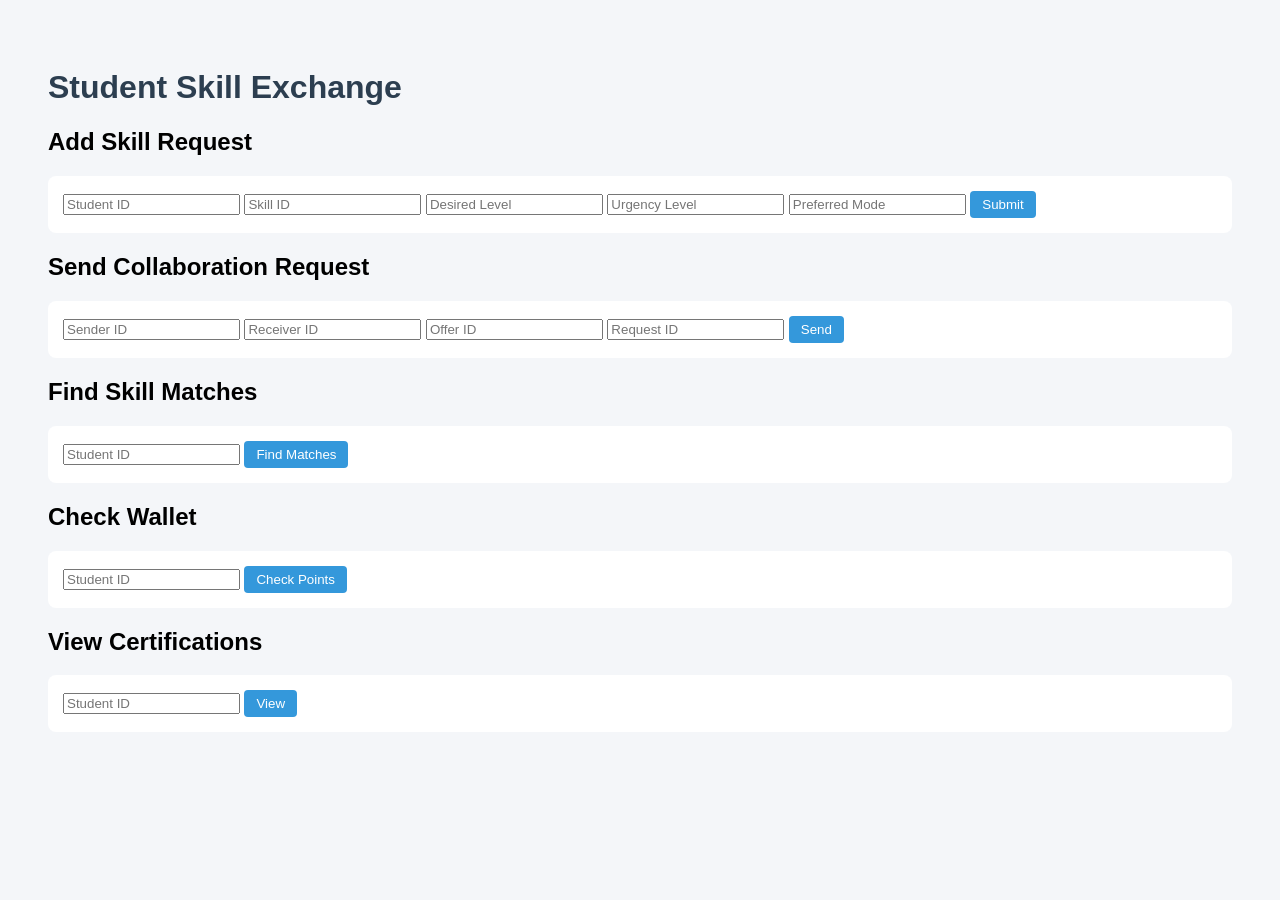
==== templates/index.html @ e2f69081 "main commit" ====
<!DOCTYPE html>
<html>
<head>
    <title>Skill Exchange</title>
    <link rel="stylesheet" href="/static/style.css">
</head>
<body>

<div class="container">

    <h1>Student Skill Exchange</h1>

    <div class="grid">

        <div class="card">
            <h2>Add Skill Request</h2>
            <form action="/add_skill_request" method="POST">
                <input type="number" name="student_id" placeholder="Student ID" required>
                <input type="number" name="skill_id" placeholder="Skill ID" required>
                <input type="text" name="desired_level" placeholder="Desired Level" required>
                <input type="text" name="urgency_level" placeholder="Urgency Level" required>
                <input type="text" name="preferred_mode" placeholder="Preferred Mode" required>
                <button type="submit">Submit</button>
            </form>
        </div>

        <div class="card">
            <h2>Send Collaboration Request</h2>
            <form action="/add_collab" method="POST">
                <input type="number" name="sender_id" placeholder="Sender ID" required>
                <input type="number" name="receiver_id" placeholder="Receiver ID" required>
                <input type="number" name="offer_id" placeholder="Offer ID" required>
                <input type="number" name="request_id" placeholder="Request ID" required>
                <button type="submit">Send</button>
            </form>
        </div>

        <div class="card">
            <h2>Find Skill Matches</h2>
            <form onsubmit="findMatches(event)">
                <input type="number" id="match_id" placeholder="Student ID" required>
                <button type="submit">Find Matches</button>
            </form>
            <ul id="match_result"></ul>
        </div>

        <div class="card">
            <h2>Check Wallet</h2>
            <form onsubmit="checkWallet(event)">
                <input type="number" id="wallet_id" placeholder="Student ID" required>
                <button type="submit">Check Points</button>
            </form>
            <p id="wallet_result"></p>
        </div>

        <div class="card">
            <h2>View Certifications</h2>
            <form onsubmit="viewCerts(event)">
                <input type="number" id="cert_id" placeholder="Student ID" required>
                <button type="submit">View</button>
            </form>
            <ul id="cert_result"></ul>
        </div>

    </div>

</div>

<script>
function findMatches(e) {
    e.preventDefault();
    let id = document.getElementById("match_id").value;

    fetch(`/match/${id}`)
        .then(res => res.json())
        .then(data => {
            let list = document.getElementById("match_result");
            list.innerHTML = "";

            if (data.length === 0) {
                list.innerHTML = "<li>No matches found.</li>";
                return;
            }

            data.forEach(match => {
                let li = document.createElement("li");
                li.innerText =
                    match.name + " offers " +
                    match.skill_name + " (" +
                    match.proficiency_level + ") - " +
                    match.hourly_points_value + " pts/hr";
                list.appendChild(li);
            });
        });
}

function checkWallet(e) {
    e.preventDefault();
    let id = document.getElementById("wallet_id").value;

    fetch(`/wallet/${id}`)
        .then(res => res.json())
        .then(data => {
            document.getElementById("wallet_result").innerText =
                "Points Balance: " + data.points_balance;
        });
}

function viewCerts(e) {
    e.preventDefault();
    let id = document.getElementById("cert_id").value;

    fetch(`/certifications/${id}`)
        .then(res => res.json())
        .then(data => {
            let list = document.getElementById("cert_result");
            list.innerHTML = "";

            if (data.length === 0) {
                list.innerHTML = "<li>No certifications yet.</li>";
                return;
            }

            data.forEach(cert => {
                let li = document.createElement("li");
                li.innerText =
                    cert.skill_name + " - " + cert.certification_level;
                list.appendChild(li);
            });
        });
}
</script>

</body>
</html>
---- static/style.css ----
body {
    font-family: Arial;
    background-color: #f4f6f9;
    padding: 40px;
}

h1 {
    color: #2c3e50;
}

form {
    margin-bottom: 20px;
    padding: 15px;
    background: white;
    border-radius: 8px;
}

button {
    padding: 6px 12px;
    background: #3498db;
    color: white;
    border: none;
    border-radius: 4px;
}
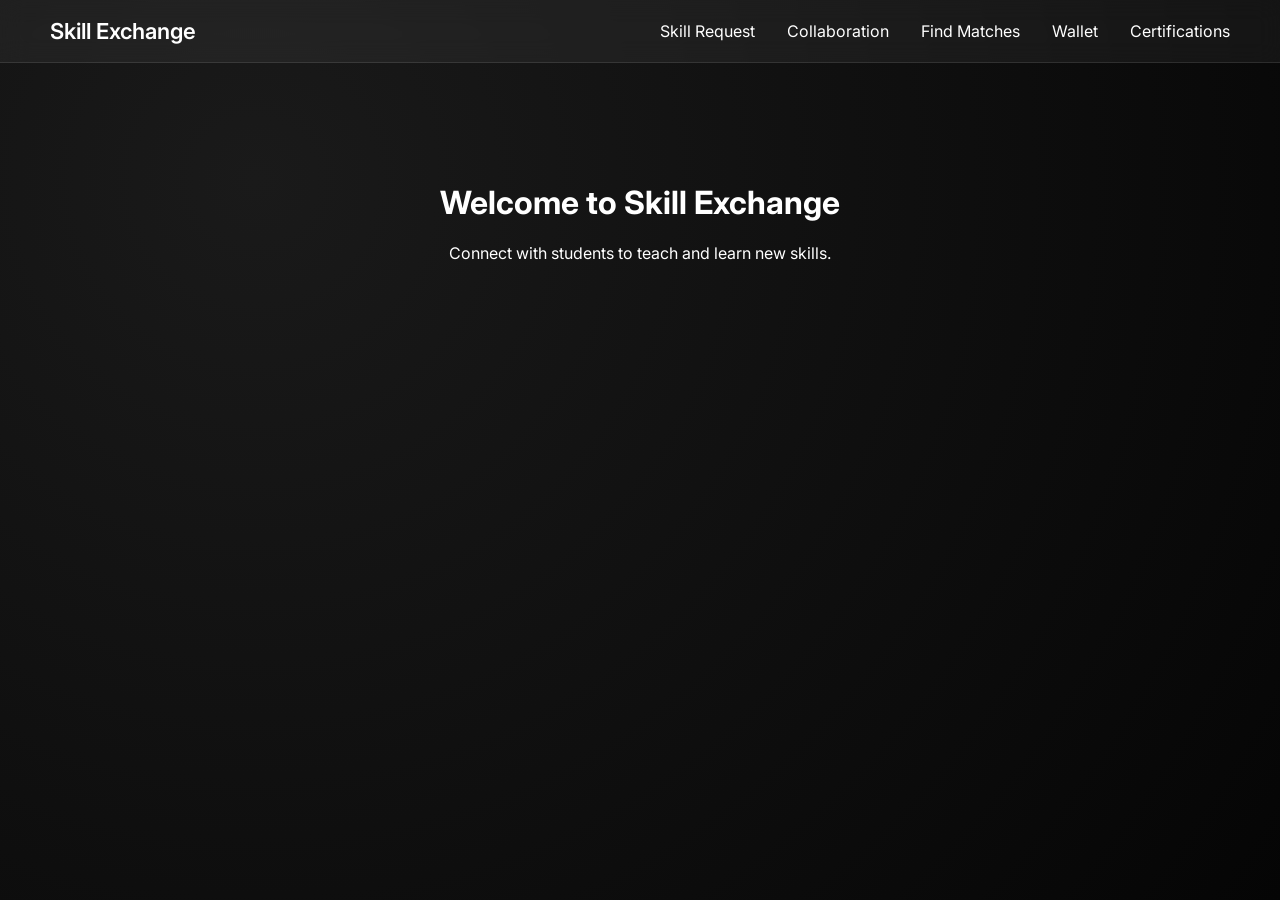
==== commit fecf0265: "major revamp" ====
--- a/templates/index.html
+++ b/templates/index.html
@@ -1,135 +1,29 @@
 <!DOCTYPE html>
 <html>
 <head>
-    <title>Skill Exchange</title>
-    <link rel="stylesheet" href="/static/style.css">
+<title>Skill Exchange</title>
+<link rel="stylesheet" href="/static/style.css">
+<link href="https://fonts.googleapis.com/css2?family=Inter:wght@300;400;500;600&display=swap" rel="stylesheet">
 </head>
+
 <body>
 
-<div class="container">
+<div class="navbar">
+<div class="logo">Skill Exchange</div>
 
-    <h1>Student Skill Exchange</h1>
-
-    <div class="grid">
-
-        <div class="card">
-            <h2>Add Skill Request</h2>
-            <form action="/add_skill_request" method="POST">
-                <input type="number" name="student_id" placeholder="Student ID" required>
-                <input type="number" name="skill_id" placeholder="Skill ID" required>
-                <input type="text" name="desired_level" placeholder="Desired Level" required>
-                <input type="text" name="urgency_level" placeholder="Urgency Level" required>
-                <input type="text" name="preferred_mode" placeholder="Preferred Mode" required>
-                <button type="submit">Submit</button>
-            </form>
-        </div>
-
-        <div class="card">
-            <h2>Send Collaboration Request</h2>
-            <form action="/add_collab" method="POST">
-                <input type="number" name="sender_id" placeholder="Sender ID" required>
-                <input type="number" name="receiver_id" placeholder="Receiver ID" required>
-                <input type="number" name="offer_id" placeholder="Offer ID" required>
-                <input type="number" name="request_id" placeholder="Request ID" required>
-                <button type="submit">Send</button>
-            </form>
-        </div>
-
-        <div class="card">
-            <h2>Find Skill Matches</h2>
-            <form onsubmit="findMatches(event)">
-                <input type="number" id="match_id" placeholder="Student ID" required>
-                <button type="submit">Find Matches</button>
-            </form>
-            <ul id="match_result"></ul>
-        </div>
-
-        <div class="card">
-            <h2>Check Wallet</h2>
-            <form onsubmit="checkWallet(event)">
-                <input type="number" id="wallet_id" placeholder="Student ID" required>
-                <button type="submit">Check Points</button>
-            </form>
-            <p id="wallet_result"></p>
-        </div>
-
-        <div class="card">
-            <h2>View Certifications</h2>
-            <form onsubmit="viewCerts(event)">
-                <input type="number" id="cert_id" placeholder="Student ID" required>
-                <button type="submit">View</button>
-            </form>
-            <ul id="cert_result"></ul>
-        </div>
-
-    </div>
-
+<div class="nav-links">
+<a href="/add_skill_request_page">Skill Request</a>
+<a href="/add_collab_page">Collaboration</a>
+<a href="/match_page">Find Matches</a>
+<a href="/wallet_page">Wallet</a>
+<a href="/certifications_page">Certifications</a>
+</div>
 </div>
 
-<script>
-function findMatches(e) {
-    e.preventDefault();
-    let id = document.getElementById("match_id").value;
-
-    fetch(`/match/${id}`)
-        .then(res => res.json())
-        .then(data => {
-            let list = document.getElementById("match_result");
-            list.innerHTML = "";
-
-            if (data.length === 0) {
-                list.innerHTML = "<li>No matches found.</li>";
-                return;
-            }
-
-            data.forEach(match => {
-                let li = document.createElement("li");
-                li.innerText =
-                    match.name + " offers " +
-                    match.skill_name + " (" +
-                    match.proficiency_level + ") - " +
-                    match.hourly_points_value + " pts/hr";
-                list.appendChild(li);
-            });
-        });
-}
-
-function checkWallet(e) {
-    e.preventDefault();
-    let id = document.getElementById("wallet_id").value;
-
-    fetch(`/wallet/${id}`)
-        .then(res => res.json())
-        .then(data => {
-            document.getElementById("wallet_result").innerText =
-                "Points Balance: " + data.points_balance;
-        });
-}
-
-function viewCerts(e) {
-    e.preventDefault();
-    let id = document.getElementById("cert_id").value;
-
-    fetch(`/certifications/${id}`)
-        .then(res => res.json())
-        .then(data => {
-            let list = document.getElementById("cert_result");
-            list.innerHTML = "";
-
-            if (data.length === 0) {
-                list.innerHTML = "<li>No certifications yet.</li>";
-                return;
-            }
-
-            data.forEach(cert => {
-                let li = document.createElement("li");
-                li.innerText =
-                    cert.skill_name + " - " + cert.certification_level;
-                list.appendChild(li);
-            });
-        });
-}
-</script>
+<div class="container">
+<h1>Welcome to Skill Exchange</h1>
+<p>Connect with students to teach and learn new skills.</p>
+</div>
 
 </body>
 </html>
--- a/static/style.css
+++ b/static/style.css
@@ -1,24 +1,95 @@
-body {
-    font-family: Arial;
-    background-color: #f4f6f9;
-    padding: 40px;
+body
+{
+margin:0;
+font-family:"Inter",sans-serif;
+color:white;
+background:radial-gradient(circle at 20% 20%,#1a1a1a,#050505);
+min-height:100vh;
 }
 
-h1 {
-    color: #2c3e50;
+.navbar
+{
+display:flex;
+justify-content:space-between;
+align-items:center;
+padding:18px 50px;
+background:rgba(255,255,255,0.05);
+backdrop-filter:blur(12px);
+border-bottom:1px solid rgba(255,255,255,0.1);
 }
 
-form {
-    margin-bottom: 20px;
-    padding: 15px;
-    background: white;
-    border-radius: 8px;
+.logo
+{
+font-size:22px;
+font-weight:600;
 }
 
-button {
-    padding: 6px 12px;
-    background: #3498db;
-    color: white;
-    border: none;
-    border-radius: 4px;
+.nav-links a
+{
+margin-left:28px;
+text-decoration:none;
+color:white;
+transition:0.3s;
+}
+
+.nav-links a:hover
+{
+color:#6ec1ff;
+}
+
+.container
+{
+text-align:center;
+margin-top:120px;
+}
+
+.form-container
+{
+width:420px;
+margin:90px auto;
+padding:35px;
+background:rgba(255,255,255,0.06);
+backdrop-filter:blur(20px);
+border-radius:16px;
+border:1px solid rgba(255,255,255,0.12);
+box-shadow:0 8px 32px rgba(0,0,0,0.6);
+}
+
+form
+{
+display:flex;
+flex-direction:column;
+}
+
+label
+{
+margin-top:16px;
+margin-bottom:6px;
+}
+
+input,select
+{
+padding:11px;
+border-radius:8px;
+background:rgba(0,0,0,0.45);
+border:1px solid rgba(255,255,255,0.1);
+color:white;
+}
+
+button
+{
+margin-top:22px;
+padding:12px;
+border:none;
+border-radius:10px;
+font-weight:600;
+background:linear-gradient(135deg,#3a8dff,#6ec1ff);
+color:white;
+cursor:pointer;
+}
+
+button:hover
+{
+transform:translateY(-2px);
+box-shadow:0 6px 18px rgba(110,193,255,0.35);
 }
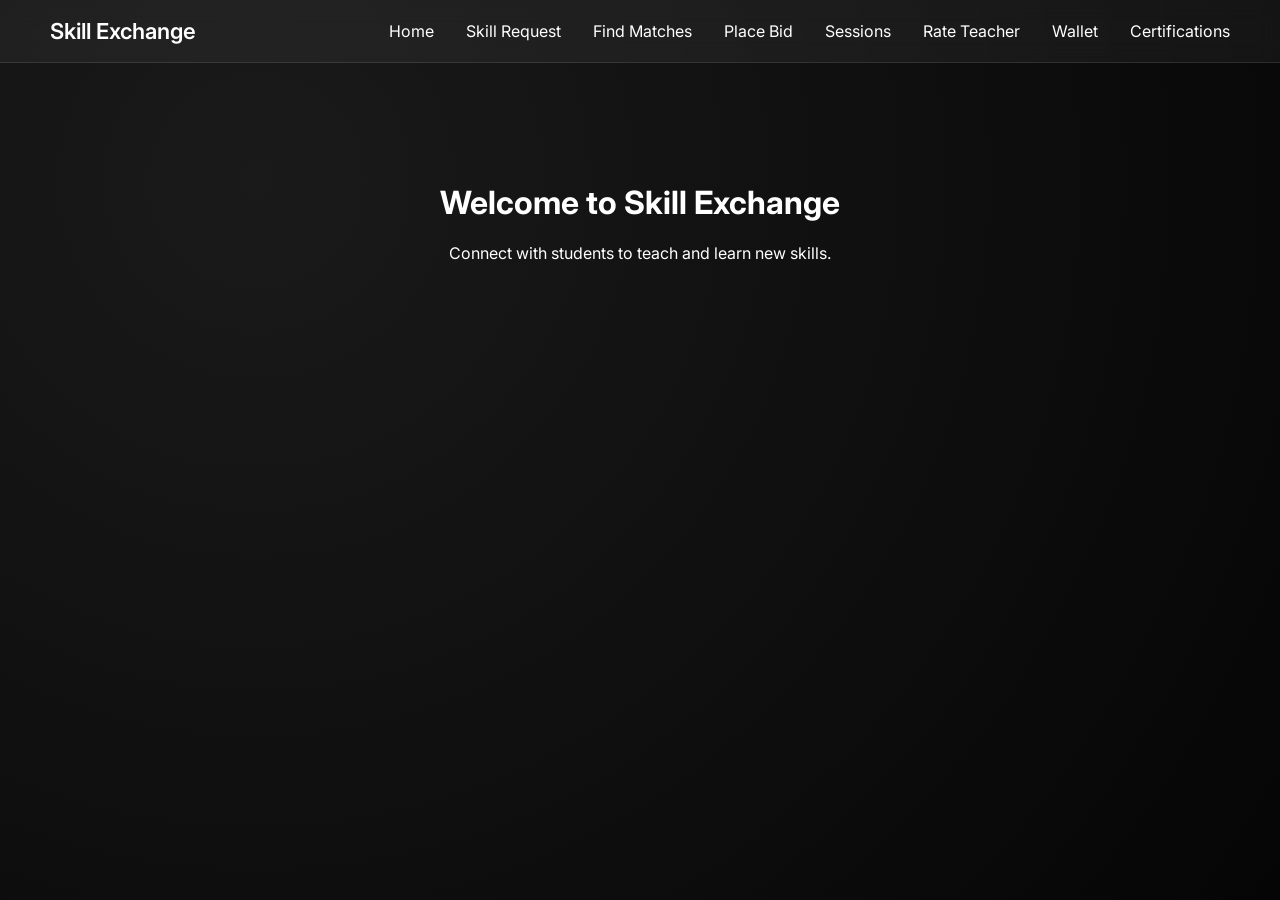
==== commit 00a5dfdb: "add novelty" ====
--- a/templates/index.html
+++ b/templates/index.html
@@ -9,15 +9,29 @@
 <body>
 
 <div class="navbar">
+
 <div class="logo">Skill Exchange</div>
 
 <div class="nav-links">
+
+<a href="/">Home</a>
+
 <a href="/add_skill_request_page">Skill Request</a>
-<a href="/add_collab_page">Collaboration</a>
+
 <a href="/match_page">Find Matches</a>
+
+<a href="/bid_page">Place Bid</a>
+
+<a href="/session_page">Sessions</a>
+
+<a href="/rating_page">Rate Teacher</a>
+
 <a href="/wallet_page">Wallet</a>
+
 <a href="/certifications_page">Certifications</a>
+
 </div>
+
 </div>
 
 <div class="container">
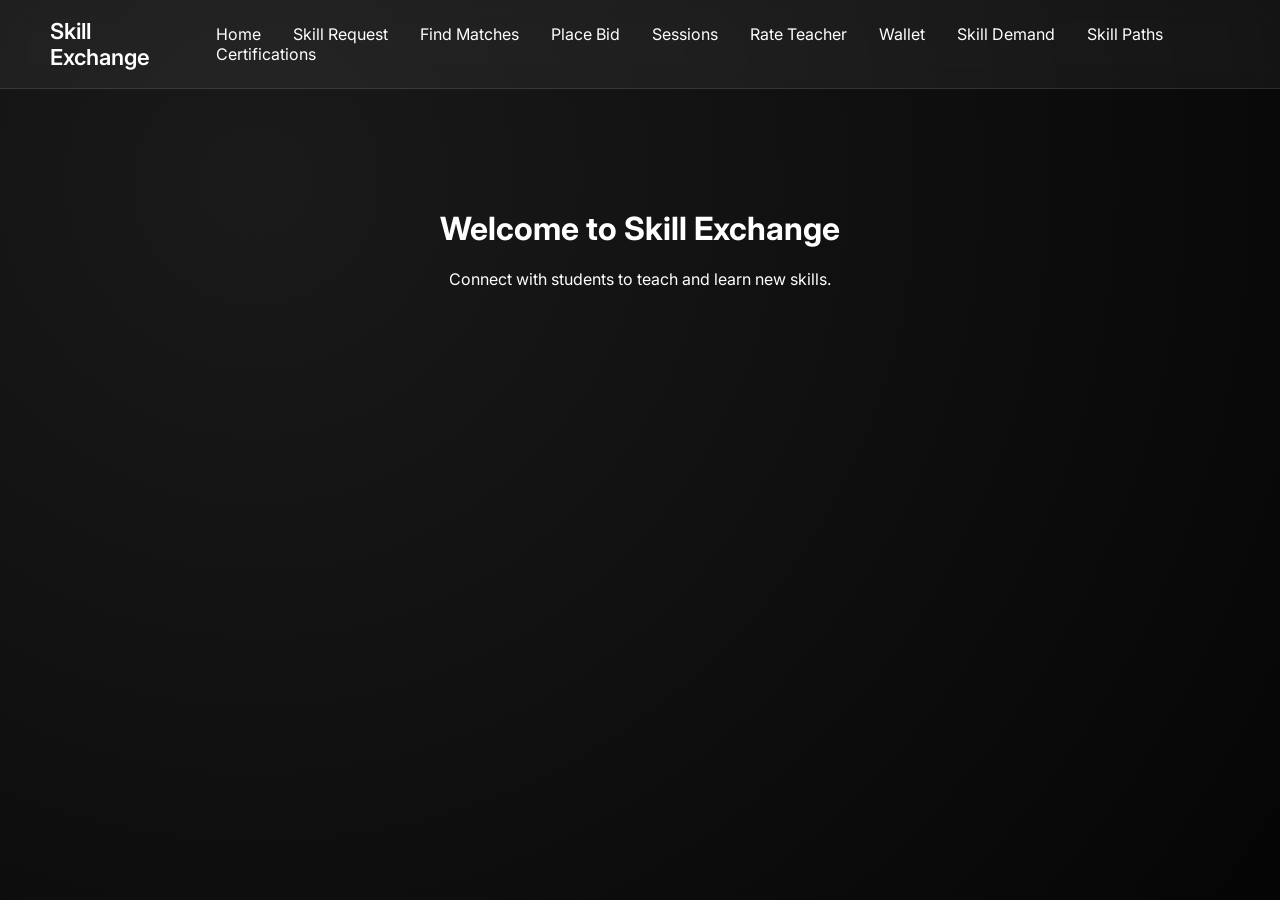
==== commit e0fada0e: "add path and demand" ====
--- a/templates/index.html
+++ b/templates/index.html
@@ -27,7 +27,8 @@
 <a href="/rating_page">Rate Teacher</a>
 
 <a href="/wallet_page">Wallet</a>
-
+<a href="/demand_page">Skill Demand</a>
+<a href="/path_page">Skill Paths</a>
 <a href="/certifications_page">Certifications</a>
 
 </div>
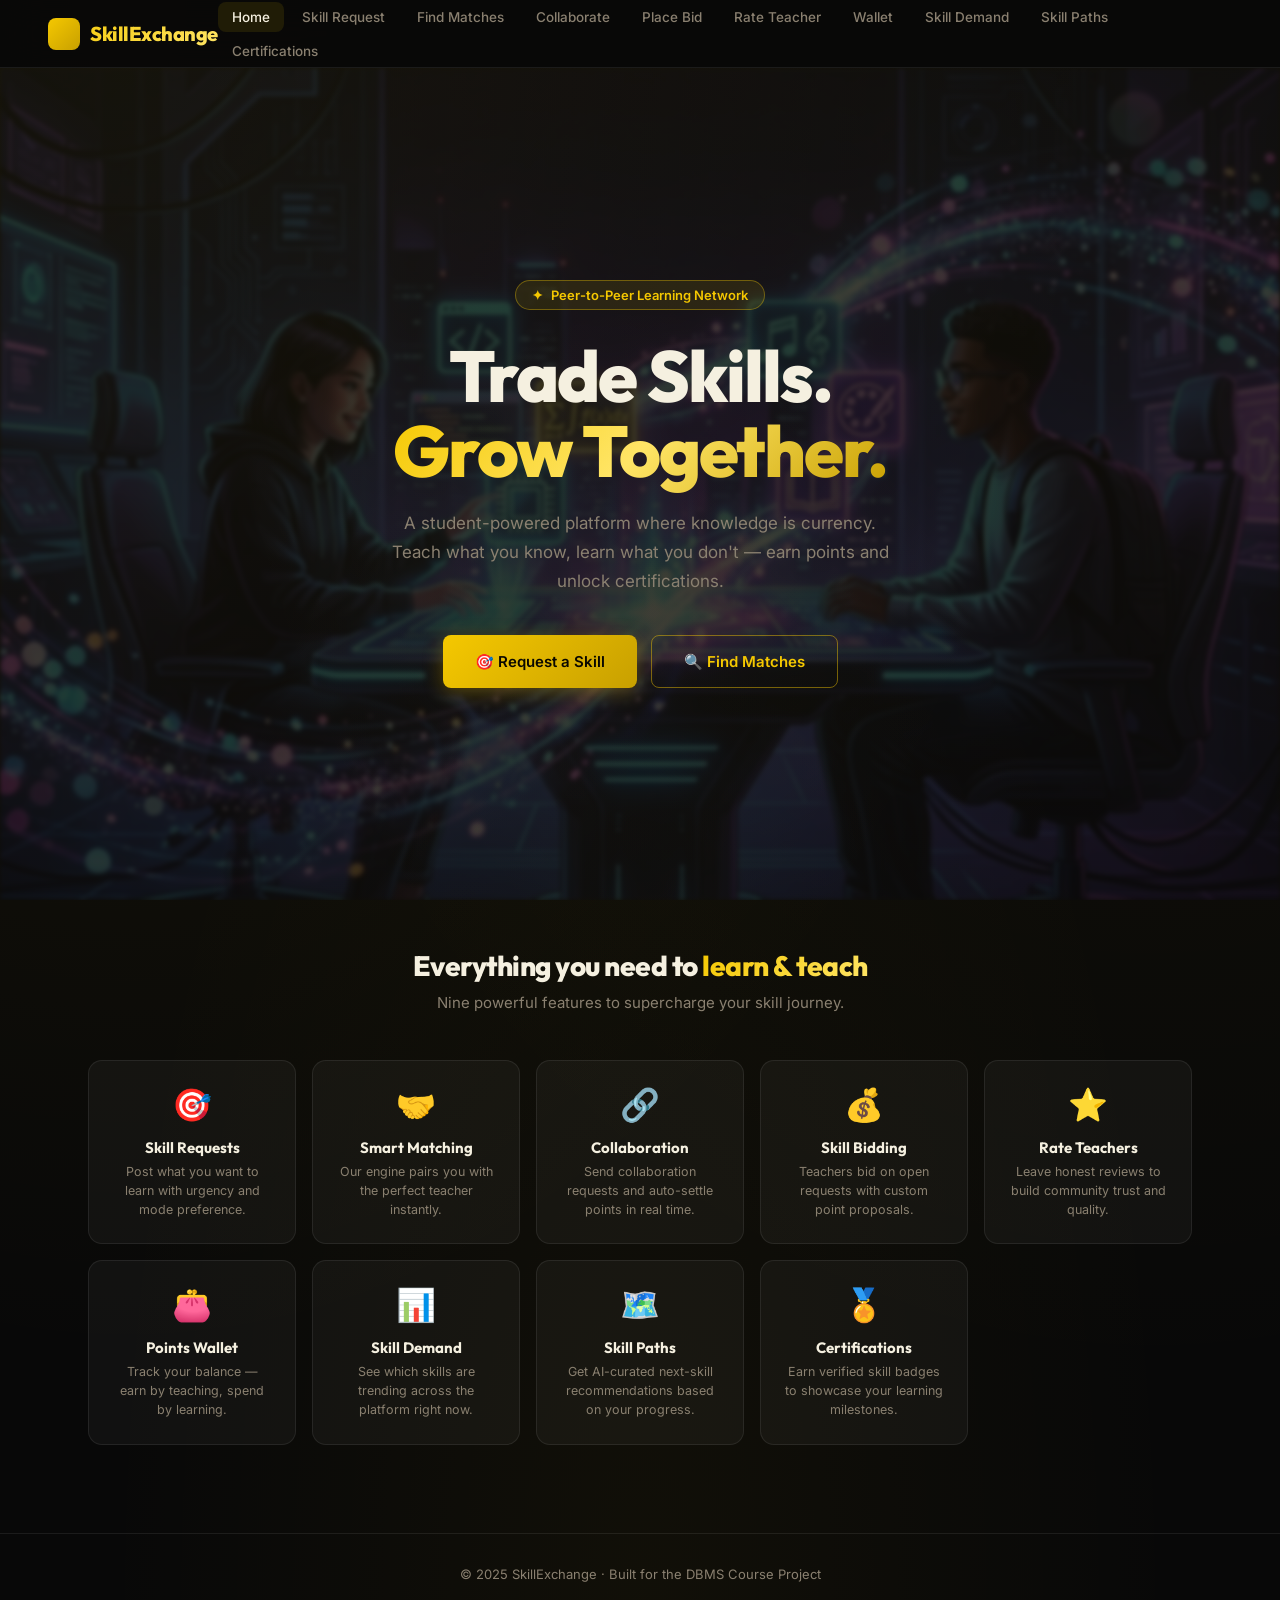
==== commit 9661c63f: "complete overhaul, deploy locally" ====
--- a/templates/index.html
+++ b/templates/index.html
@@ -1,44 +1,131 @@
 <!DOCTYPE html>
-<html>
+<html lang="en">
 <head>
-<title>Skill Exchange</title>
-<link rel="stylesheet" href="/static/style.css">
-<link href="https://fonts.googleapis.com/css2?family=Inter:wght@300;400;500;600&display=swap" rel="stylesheet">
+  <meta charset="UTF-8">
+  <meta name="viewport" content="width=device-width, initial-scale=1.0">
+  <title>Skill Exchange — Peer Learning Platform</title>
+  <meta name="description" content="Connect with students to teach and learn new skills through a points-based exchange platform.">
+  <link rel="stylesheet" href="/static/style.css">
 </head>
-
 <body>
 
-<div class="navbar">
+<!-- ── Navbar ── -->
+<nav class="navbar">
+  <div class="logo">
+    <div class="logo-icon">⚡</div>
+    SkillExchange
+  </div>
+  <div class="nav-links">
+    <a href="/" class="active">Home</a>
+    <a href="/add_skill_request_page">Skill Request</a>
+    <a href="/match_page">Find Matches</a>
+    <a href="/add_collab_page">Collaborate</a>
+    <a href="/bid_page">Place Bid</a>
+    <a href="/rating_page">Rate Teacher</a>
+    <a href="/wallet_page">Wallet</a>
+    <a href="/demand_page">Skill Demand</a>
+    <a href="/path_page">Skill Paths</a>
+    <a href="/certifications_page">Certifications</a>
+  </div>
+</nav>
 
-<div class="logo">Skill Exchange</div>
+<!-- ── Hero ── -->
+<section class="hero">
+  <img class="hero-bg-image" src="/static/hero_banner.png" alt="Hero background">
+  <div class="hero-content">
+    <div class="hero-badge">
+      <span>✦</span> Peer-to-Peer Learning Network
+    </div>
+    <h1>
+      Trade Skills.<br>
+      <span class="gradient-text">Grow Together.</span>
+    </h1>
+    <p>
+      A student-powered platform where knowledge is currency.
+      Teach what you know, learn what you don't — earn points and unlock certifications.
+    </p>
+    <div class="hero-actions">
+      <a href="/add_skill_request_page" class="btn btn-primary btn-lg">🎯 Request a Skill</a>
+      <a href="/match_page" class="btn btn-outline btn-lg">🔍 Find Matches</a>
+    </div>
+  </div>
+</section>
 
-<div class="nav-links">
+<!-- ── Feature Grid ── -->
+<section>
+  <div style="text-align:center; padding: 48px 48px 0;">
+    <h2 style="font-family:'Outfit',sans-serif; font-size:28px; font-weight:800; letter-spacing:-0.5px;">
+      Everything you need to <span style="background:linear-gradient(135deg,#f5c800,#ffe566);-webkit-background-clip:text;-webkit-text-fill-color:transparent;background-clip:text;">learn & teach</span>
+    </h2>
+    <p style="color:var(--text-muted); margin-top:10px; font-size:15px;">Nine powerful features to supercharge your skill journey.</p>
+  </div>
 
-<a href="/">Home</a>
+  <div class="feature-grid">
 
-<a href="/add_skill_request_page">Skill Request</a>
+    <a href="/add_skill_request_page" class="feature-card">
+      <span class="feature-icon">🎯</span>
+      <h3>Skill Requests</h3>
+      <p>Post what you want to learn with urgency and mode preference.</p>
+    </a>
 
-<a href="/match_page">Find Matches</a>
+    <a href="/match_page" class="feature-card">
+      <span class="feature-icon">🤝</span>
+      <h3>Smart Matching</h3>
+      <p>Our engine pairs you with the perfect teacher instantly.</p>
+    </a>
 
-<a href="/bid_page">Place Bid</a>
+    <a href="/add_collab_page" class="feature-card">
+      <span class="feature-icon">🔗</span>
+      <h3>Collaboration</h3>
+      <p>Send collaboration requests and auto-settle points in real time.</p>
+    </a>
 
-<a href="/session_page">Sessions</a>
+    <a href="/bid_page" class="feature-card">
+      <span class="feature-icon">💰</span>
+      <h3>Skill Bidding</h3>
+      <p>Teachers bid on open requests with custom point proposals.</p>
+    </a>
 
-<a href="/rating_page">Rate Teacher</a>
 
-<a href="/wallet_page">Wallet</a>
-<a href="/demand_page">Skill Demand</a>
-<a href="/path_page">Skill Paths</a>
-<a href="/certifications_page">Certifications</a>
+    <a href="/rating_page" class="feature-card">
+      <span class="feature-icon">⭐</span>
+      <h3>Rate Teachers</h3>
+      <p>Leave honest reviews to build community trust and quality.</p>
+    </a>
 
-</div>
+    <a href="/wallet_page" class="feature-card">
+      <span class="feature-icon">👛</span>
+      <h3>Points Wallet</h3>
+      <p>Track your balance — earn by teaching, spend by learning.</p>
+    </a>
 
-</div>
+    <a href="/demand_page" class="feature-card">
+      <span class="feature-icon">📊</span>
+      <h3>Skill Demand</h3>
+      <p>See which skills are trending across the platform right now.</p>
+    </a>
 
-<div class="container">
-<h1>Welcome to Skill Exchange</h1>
-<p>Connect with students to teach and learn new skills.</p>
-</div>
+    <a href="/path_page" class="feature-card">
+      <span class="feature-icon">🗺️</span>
+      <h3>Skill Paths</h3>
+      <p>Get AI-curated next-skill recommendations based on your progress.</p>
+    </a>
+
+    <a href="/certifications_page" class="feature-card">
+      <span class="feature-icon">🏅</span>
+      <h3>Certifications</h3>
+      <p>Earn verified skill badges to showcase your learning milestones.</p>
+    </a>
+
+  </div>
+</section>
+
+<!-- Footer -->
+<footer style="text-align:center; padding:32px; color:var(--text-muted); font-size:13px; border-top:1px solid var(--glass-border); margin-top:40px;">
+  © 2025 SkillExchange · Built for the DBMS Course Project
+</footer>
+
+<div id="toast"></div>
 
 </body>
 </html>
--- a/static/style.css
+++ b/static/style.css
@@ -1,95 +1,831 @@
-body
-{
-margin:0;
-font-family:"Inter",sans-serif;
-color:white;
-background:radial-gradient(circle at 20% 20%,#1a1a1a,#050505);
-min-height:100vh;
-}
-
-.navbar
-{
-display:flex;
-justify-content:space-between;
-align-items:center;
-padding:18px 50px;
-background:rgba(255,255,255,0.05);
-backdrop-filter:blur(12px);
-border-bottom:1px solid rgba(255,255,255,0.1);
-}
-
-.logo
-{
-font-size:22px;
-font-weight:600;
-}
-
-.nav-links a
-{
-margin-left:28px;
-text-decoration:none;
-color:white;
-transition:0.3s;
-}
-
-.nav-links a:hover
-{
-color:#6ec1ff;
-}
-
-.container
-{
-text-align:center;
-margin-top:120px;
-}
-
-.form-container
-{
-width:420px;
-margin:90px auto;
-padding:35px;
-background:rgba(255,255,255,0.06);
-backdrop-filter:blur(20px);
-border-radius:16px;
-border:1px solid rgba(255,255,255,0.12);
-box-shadow:0 8px 32px rgba(0,0,0,0.6);
-}
-
-form
-{
-display:flex;
-flex-direction:column;
-}
-
-label
-{
-margin-top:16px;
-margin-bottom:6px;
-}
-
-input,select
-{
-padding:11px;
-border-radius:8px;
-background:rgba(0,0,0,0.45);
-border:1px solid rgba(255,255,255,0.1);
-color:white;
-}
-
-button
-{
-margin-top:22px;
-padding:12px;
-border:none;
-border-radius:10px;
-font-weight:600;
-background:linear-gradient(135deg,#3a8dff,#6ec1ff);
-color:white;
-cursor:pointer;
-}
-
-button:hover
-{
-transform:translateY(-2px);
-box-shadow:0 6px 18px rgba(110,193,255,0.35);
+/* =====================================================
+   SKILL EXCHANGE – Global Design System
+   ===================================================== */
+
+@import url('https://fonts.googleapis.com/css2?family=Inter:wght@300;400;500;600;700&family=Outfit:wght@400;600;700;800&display=swap');
+
+:root {
+  --bg-primary:   #080808;
+  --bg-secondary: #111111;
+  --accent-blue:  #f5c800;
+  --accent-cyan:  #ffe566;
+  --accent-violet:#f5c800;
+  --accent-gold:  #f5c800;
+  --glass-bg:     rgba(255,255,255,0.04);
+  --glass-border: rgba(255,255,255,0.08);
+  --text-primary: #f5f0e0;
+  --text-muted:   #8a8070;
+  --success:      #22d3a0;
+  --danger:       #ff5a6e;
+  --radius-sm:    8px;
+  --radius-md:    14px;
+  --radius-lg:    24px;
+  --shadow-card:  0 12px 40px rgba(0,0,0,0.8);
+  --transition:   0.3s cubic-bezier(0.4,0,0.2,1);
+}
+
+*, *::before, *::after { box-sizing: border-box; margin: 0; padding: 0; }
+
+body {
+  font-family: 'Inter', sans-serif;
+  background: var(--bg-primary);
+  color: var(--text-primary);
+  min-height: 100vh;
+  background-image:
+    radial-gradient(ellipse at 10% 0%, rgba(245,200,0,0.08) 0%, transparent 60%),
+    radial-gradient(ellipse at 90% 10%, rgba(245,200,0,0.05) 0%, transparent 60%),
+    radial-gradient(ellipse at 50% 100%, rgba(245,200,0,0.04) 0%, transparent 60%);
+}
+
+/* ── Scrollbar ── */
+::-webkit-scrollbar { width: 6px; }
+::-webkit-scrollbar-track { background: var(--bg-secondary); }
+::-webkit-scrollbar-thumb { background: #f5c800; border-radius: 3px; }
+
+/* =====================================================
+   NAVBAR
+   ===================================================== */
+.navbar {
+  display: flex;
+  justify-content: space-between;
+  align-items: center;
+  padding: 0 48px;
+  height: 68px;
+  background: rgba(8,8,8,0.92);
+  backdrop-filter: blur(20px);
+  -webkit-backdrop-filter: blur(20px);
+  border-bottom: 1px solid var(--glass-border);
+  position: sticky;
+  top: 0;
+  z-index: 100;
+}
+
+.logo {
+  font-family: 'Outfit', sans-serif;
+  font-size: 20px;
+  font-weight: 800;
+  background: linear-gradient(135deg, #f5c800, #ffe566);
+  -webkit-background-clip: text;
+  -webkit-text-fill-color: transparent;
+  background-clip: text;
+  letter-spacing: -0.5px;
+  display: flex;
+  align-items: center;
+  gap: 10px;
+}
+
+.logo-icon {
+  width: 32px;
+  height: 32px;
+  background: linear-gradient(135deg, #f5c800, #c8a000);
+  border-radius: 8px;
+  display: flex;
+  align-items: center;
+  justify-content: center;
+  font-size: 16px;
+  flex-shrink: 0;
+}
+
+.nav-links {
+  display: flex;
+  align-items: center;
+  gap: 4px;
+  flex-wrap: wrap;
+}
+
+.nav-links a {
+  padding: 7px 14px;
+  border-radius: var(--radius-sm);
+  text-decoration: none;
+  color: var(--text-muted);
+  font-size: 13.5px;
+  font-weight: 500;
+  transition: var(--transition);
+  white-space: nowrap;
+}
+
+.nav-links a:hover,
+.nav-links a.active {
+  color: var(--text-primary);
+  background: rgba(245,200,0,0.10);
+}
+
+/* =====================================================
+   PAGE HEADER BANNER
+   ===================================================== */
+.page-header {
+  position: relative;
+  overflow: hidden;
+  padding: 60px 48px 48px;
+  display: flex;
+  align-items: center;
+  gap: 40px;
+}
+
+.page-header::before {
+  content: '';
+  position: absolute;
+  inset: 0;
+  background: linear-gradient(135deg, rgba(245,200,0,0.07) 0%, rgba(200,160,0,0.04) 100%);
+  border-bottom: 1px solid var(--glass-border);
+}
+
+.page-header-text { position: relative; z-index: 1; }
+
+.page-header-text .tag {
+  display: inline-flex;
+  align-items: center;
+  gap: 6px;
+  background: rgba(245,200,0,0.12);
+  border: 1px solid rgba(245,200,0,0.35);
+  color: #f5c800;
+  font-size: 12px;
+  font-weight: 600;
+  padding: 4px 12px;
+  border-radius: 100px;
+  margin-bottom: 16px;
+  text-transform: uppercase;
+  letter-spacing: 0.8px;
+}
+
+.page-header-text h1 {
+  font-family: 'Outfit', sans-serif;
+  font-size: clamp(28px, 4vw, 44px);
+  font-weight: 800;
+  line-height: 1.1;
+  margin-bottom: 12px;
+  letter-spacing: -1px;
+}
+
+.page-header-text h1 span {
+  background: linear-gradient(135deg, #f5c800, #ffe566);
+  -webkit-background-clip: text;
+  -webkit-text-fill-color: transparent;
+  background-clip: text;
+}
+
+.page-header-text p {
+  color: var(--text-muted);
+  font-size: 15px;
+  line-height: 1.6;
+  max-width: 480px;
+}
+
+.page-header-image {
+  position: relative;
+  z-index: 1;
+  flex-shrink: 0;
+  margin-left: auto;
+}
+
+.page-header-image img {
+  width: 220px;
+  height: 160px;
+  object-fit: cover;
+  border-radius: var(--radius-md);
+  border: 1px solid var(--glass-border);
+  box-shadow: 0 20px 60px rgba(0,0,0,0.7), 0 0 40px rgba(245,200,0,0.10);
+  opacity: 0.85;
+}
+
+/* =====================================================
+   MAIN LAYOUT CONTENT
+   ===================================================== */
+.page-content {
+  padding: 48px;
+  max-width: 1200px;
+  margin: 0 auto;
+}
+
+/* =====================================================
+   GLASS CARD
+   ===================================================== */
+.card {
+  background: var(--glass-bg);
+  border: 1px solid var(--glass-border);
+  border-radius: var(--radius-lg);
+  backdrop-filter: blur(20px);
+  -webkit-backdrop-filter: blur(20px);
+  box-shadow: var(--shadow-card);
+  overflow: hidden;
+}
+
+.card-header {
+  padding: 28px 32px 20px;
+  border-bottom: 1px solid var(--glass-border);
+  display: flex;
+  align-items: center;
+  gap: 14px;
+}
+
+.card-header-icon {
+  width: 42px;
+  height: 42px;
+  border-radius: var(--radius-sm);
+  display: flex;
+  align-items: center;
+  justify-content: center;
+  font-size: 20px;
+  flex-shrink: 0;
+}
+
+.card-header-icon.blue   { background: rgba(245,200,0,0.15); }
+.card-header-icon.violet { background: rgba(245,200,0,0.12); }
+.card-header-icon.gold   { background: rgba(245,200,0,0.15); }
+.card-header-icon.cyan   { background: rgba(245,200,0,0.10); }
+.card-header-icon.green  { background: rgba(34,211,160,0.15); }
+
+.card-header h2 {
+  font-family: 'Outfit', sans-serif;
+  font-size: 20px;
+  font-weight: 700;
+  letter-spacing: -0.3px;
+}
+
+.card-header p {
+  color: var(--text-muted);
+  font-size: 13px;
+  margin-top: 2px;
+}
+
+.card-body { padding: 32px; }
+
+/* =====================================================
+   FORM ELEMENTS
+   ===================================================== */
+.form-group {
+  margin-bottom: 20px;
+}
+
+.form-group label {
+  display: flex;
+  align-items: center;
+  gap: 8px;
+  font-size: 13px;
+  font-weight: 600;
+  color: var(--text-muted);
+  text-transform: uppercase;
+  letter-spacing: 0.6px;
+  margin-bottom: 8px;
+}
+
+.form-group label .label-icon { font-size: 14px; }
+
+input[type="text"],
+input[type="number"],
+input[type="date"],
+select,
+textarea {
+  width: 100%;
+  padding: 13px 16px;
+  background: rgba(0,0,0,0.35);
+  border: 1px solid rgba(255,255,255,0.08);
+  border-radius: var(--radius-sm);
+  color: var(--text-primary);
+  font-size: 14px;
+  font-family: 'Inter', sans-serif;
+  transition: var(--transition);
+  outline: none;
+  appearance: none;
+  -webkit-appearance: none;
+}
+
+input:focus, select:focus, textarea:focus {
+  border-color: #f5c800;
+  background: rgba(245,200,0,0.05);
+  box-shadow: 0 0 0 3px rgba(245,200,0,0.12);
+}
+
+input::placeholder { color: var(--text-muted); opacity: 0.6; }
+
+select option { background: #111111; color: var(--text-primary); }
+
+textarea { resize: vertical; min-height: 90px; line-height: 1.5; }
+
+/* Two-column grid for forms */
+.form-grid-2 {
+  display: grid;
+  grid-template-columns: 1fr 1fr;
+  gap: 16px;
+}
+
+/* Star rating */
+.star-rating {
+  display: flex;
+  gap: 6px;
+}
+
+.star-rating input { display: none; }
+
+.star-rating label {
+  font-size: 28px;
+  color: rgba(255,255,255,0.15);
+  cursor: pointer;
+  transition: var(--transition);
+  text-transform: none;
+  letter-spacing: 0;
+}
+
+.star-rating input:checked ~ label,
+.star-rating label:hover,
+.star-rating label:hover ~ label {
+  color: var(--accent-gold);
+}
+
+/* =====================================================
+   BUTTONS
+   ===================================================== */
+.btn {
+  display: inline-flex;
+  align-items: center;
+  justify-content: center;
+  gap: 8px;
+  padding: 13px 26px;
+  border: none;
+  border-radius: var(--radius-sm);
+  font-size: 14px;
+  font-weight: 600;
+  font-family: 'Inter', sans-serif;
+  cursor: pointer;
+  transition: var(--transition);
+  text-decoration: none;
+  white-space: nowrap;
+}
+
+.btn-primary {
+  background: linear-gradient(135deg, #f5c800, #c8a000);
+  color: #0a0800;
+  box-shadow: 0 4px 20px rgba(245,200,0,0.30);
+}
+
+.btn-primary:hover {
+  transform: translateY(-2px);
+  box-shadow: 0 8px 28px rgba(245,200,0,0.50);
+}
+
+.btn-primary:active { transform: translateY(0); }
+
+.btn-outline {
+  background: transparent;
+  color: #f5c800;
+  border: 1px solid rgba(245,200,0,0.45);
+}
+
+.btn-outline:hover {
+  background: rgba(245,200,0,0.08);
+  border-color: #f5c800;
+}
+
+.btn-violet {
+  background: linear-gradient(135deg, #c8a000, #f5c800);
+  color: #0a0800;
+  box-shadow: 0 4px 20px rgba(245,200,0,0.30);
+}
+
+.btn-violet:hover {
+  transform: translateY(-2px);
+  box-shadow: 0 8px 28px rgba(245,200,0,0.50);
+}
+
+.btn-full { width: 100%; }
+
+.btn-lg { padding: 16px 32px; font-size: 15px; }
+
+/* "Loading" spinner inside button */
+.btn .spinner {
+  width: 14px;
+  height: 14px;
+  border: 2px solid rgba(255,255,255,0.3);
+  border-top-color: #fff;
+  border-radius: 50%;
+  animation: spin 0.7s linear infinite;
+  display: none;
+}
+
+@keyframes spin { to { transform: rotate(360deg); } }
+
+/* =====================================================
+   RESULT LISTS / CARDS
+   ===================================================== */
+.result-section {
+  margin-top: 32px;
+}
+
+.result-section h3 {
+  font-family: 'Outfit', sans-serif;
+  font-size: 16px;
+  font-weight: 700;
+  color: var(--text-muted);
+  text-transform: uppercase;
+  letter-spacing: 0.8px;
+  margin-bottom: 16px;
+  display: flex;
+  align-items: center;
+  gap: 8px;
+}
+
+.result-section h3::after {
+  content: '';
+  flex: 1;
+  height: 1px;
+  background: var(--glass-border);
+}
+
+.result-list {
+  list-style: none;
+  display: flex;
+  flex-direction: column;
+  gap: 10px;
+}
+
+.result-list li,
+.result-card {
+  background: rgba(255,255,255,0.04);
+  border: 1px solid var(--glass-border);
+  border-radius: var(--radius-md);
+  padding: 16px 20px;
+  display: flex;
+  align-items: center;
+  gap: 14px;
+  transition: var(--transition);
+  animation: fadeSlideIn 0.4s ease both;
+}
+
+.result-list li:hover,
+.result-card:hover {
+  background: rgba(245,200,0,0.06);
+  border-color: rgba(245,200,0,0.25);
+  transform: translateX(4px);
+}
+
+.result-card-icon {
+  width: 38px;
+  height: 38px;
+  border-radius: 10px;
+  background: rgba(245,200,0,0.12);
+  display: flex;
+  align-items: center;
+  justify-content: center;
+  font-size: 18px;
+  flex-shrink: 0;
+}
+
+.result-card-body { flex: 1; }
+.result-card-body strong { display: block; font-size: 14px; font-weight: 600; margin-bottom: 2px; }
+.result-card-body span  { font-size: 12.5px; color: var(--text-muted); }
+
+.result-badge {
+  padding: 4px 10px;
+  border-radius: 100px;
+  font-size: 11px;
+  font-weight: 600;
+  background: rgba(245,200,0,0.12);
+  color: #f5c800;
+  white-space: nowrap;
+  flex-shrink: 0;
+}
+
+.result-badge.gold   { background: rgba(245,200,0,0.15); color: #f5c800; }
+.result-badge.green  { background: rgba(34,211,160,0.15); color: var(--success); }
+.result-badge.violet { background: rgba(245,200,0,0.12); color: #f5c800; }
+
+@keyframes fadeSlideIn {
+  from { opacity: 0; transform: translateY(10px); }
+  to   { opacity: 1; transform: translateY(0); }
+}
+
+/* =====================================================
+   INFO STATS STRIP
+   ===================================================== */
+.stats-strip {
+  display: grid;
+  grid-template-columns: repeat(auto-fit, minmax(140px, 1fr));
+  gap: 16px;
+  margin-bottom: 32px;
+}
+
+.stat-card {
+  background: var(--glass-bg);
+  border: 1px solid var(--glass-border);
+  border-radius: var(--radius-md);
+  padding: 20px;
+  text-align: center;
+}
+
+.stat-card .stat-icon { font-size: 26px; margin-bottom: 8px; }
+.stat-card .stat-value {
+  font-family: 'Outfit', sans-serif;
+  font-size: 24px;
+  font-weight: 800;
+  background: linear-gradient(135deg, #f5c800, #ffe566);
+  -webkit-background-clip: text;
+  -webkit-text-fill-color: transparent;
+  background-clip: text;
+}
+.stat-card .stat-label { font-size: 12px; color: var(--text-muted); margin-top: 4px; }
+
+/* =====================================================
+   TOAST NOTIFICATION
+   ===================================================== */
+#toast {
+  position: fixed;
+  bottom: 28px;
+  left: 50%;
+  transform: translateX(-50%) translateY(40px);
+  background: rgba(12,15,30,0.95);
+  border: 1px solid var(--glass-border);
+  border-radius: var(--radius-md);
+  padding: 14px 24px;
+  font-size: 14px;
+  font-weight: 500;
+  color: var(--text-primary);
+  backdrop-filter: blur(20px);
+  box-shadow: 0 8px 32px rgba(0,0,0,0.5);
+  opacity: 0;
+  transition: all 0.4s cubic-bezier(0.4,0,0.2,1);
+  z-index: 999;
+  display: flex;
+  align-items: center;
+  gap: 10px;
+}
+
+#toast.show {
+  opacity: 1;
+  transform: translateX(-50%) translateY(0);
+}
+
+#toast.success { border-color: rgba(34,211,160,0.4); }
+#toast.error   { border-color: rgba(255,90,110,0.4); }
+
+/* =====================================================
+   HOME PAGE — Hero
+   ===================================================== */
+.hero {
+  min-height: calc(100vh - 68px);
+  display: flex;
+  flex-direction: column;
+  align-items: center;
+  justify-content: center;
+  text-align: center;
+  padding: 60px 32px;
+  position: relative;
+  overflow: hidden;
+}
+
+.hero-bg-image {
+  position: absolute;
+  inset: 0;
+  width: 100%;
+  height: 100%;
+  object-fit: cover;
+  opacity: 0.18;
+  filter: blur(2px);
+}
+
+.hero-content { position: relative; z-index: 1; max-width: 720px; }
+
+.hero-badge {
+  display: inline-flex;
+  align-items: center;
+  gap: 8px;
+  background: rgba(245,200,0,0.10);
+  border: 1px solid rgba(245,200,0,0.35);
+  color: #f5c800;
+  font-size: 13px;
+  font-weight: 600;
+  padding: 6px 16px;
+  border-radius: 100px;
+  margin-bottom: 28px;
+  animation: fadeSlideIn 0.6s ease both;
+}
+
+.hero h1 {
+  font-family: 'Outfit', sans-serif;
+  font-size: clamp(40px, 6vw, 72px);
+  font-weight: 800;
+  line-height: 1.05;
+  letter-spacing: -2px;
+  margin-bottom: 20px;
+  animation: fadeSlideIn 0.6s 0.1s ease both;
+}
+
+.hero h1 .gradient-text {
+  background: linear-gradient(135deg, #f5c800, #ffe566, #c8a000);
+  -webkit-background-clip: text;
+  -webkit-text-fill-color: transparent;
+  background-clip: text;
+}
+
+.hero p {
+  font-size: 17px;
+  color: var(--text-muted);
+  line-height: 1.7;
+  max-width: 520px;
+  margin: 0 auto 40px;
+  animation: fadeSlideIn 0.6s 0.2s ease both;
+}
+
+.hero-actions {
+  display: flex;
+  gap: 14px;
+  justify-content: center;
+  flex-wrap: wrap;
+  animation: fadeSlideIn 0.6s 0.3s ease both;
+}
+
+.feature-grid {
+  display: grid;
+  grid-template-columns: repeat(auto-fit, minmax(180px, 1fr));
+  gap: 16px;
+  padding: 48px;
+  max-width: 1200px;
+  margin: 0 auto;
+}
+
+.feature-card {
+  background: var(--glass-bg);
+  border: 1px solid var(--glass-border);
+  border-radius: var(--radius-md);
+  padding: 24px;
+  text-align: center;
+  transition: var(--transition);
+  cursor: pointer;
+  text-decoration: none;
+  color: inherit;
+  display: block;
+}
+
+.feature-card:hover {
+  background: rgba(245,200,0,0.07);
+  border-color: rgba(245,200,0,0.30);
+  transform: translateY(-4px);
+  box-shadow: 0 16px 40px rgba(0,0,0,0.4);
+}
+
+.feature-card .feature-icon {
+  font-size: 32px;
+  margin-bottom: 14px;
+  display: block;
+}
+
+.feature-card h3 {
+  font-family: 'Outfit', sans-serif;
+  font-size: 15px;
+  font-weight: 700;
+  margin-bottom: 6px;
+}
+
+.feature-card p {
+  font-size: 12.5px;
+  color: var(--text-muted);
+  line-height: 1.5;
+}
+
+/* =====================================================
+   WALLET BALANCE DISPLAY
+   ===================================================== */
+.wallet-balance-display {
+  text-align: center;
+  padding: 32px;
+  background: linear-gradient(135deg, rgba(245,200,0,0.10), rgba(200,160,0,0.06));
+  border: 1px solid rgba(245,200,66,0.2);
+  border-radius: var(--radius-md);
+  margin-top: 24px;
+  display: none;
+  animation: fadeSlideIn 0.4s ease both;
+}
+
+.wallet-balance-display.visible { display: block; }
+
+.wallet-balance-display .balance-icon { font-size: 40px; margin-bottom: 12px; }
+
+.wallet-balance-display .balance-value {
+  font-family: 'Outfit', sans-serif;
+  font-size: 52px;
+  font-weight: 800;
+  background: linear-gradient(135deg, var(--accent-gold), #ffdeaa);
+  -webkit-background-clip: text;
+  -webkit-text-fill-color: transparent;
+  background-clip: text;
+  line-height: 1;
+}
+
+.wallet-balance-display .balance-label {
+  font-size: 13px;
+  color: var(--text-muted);
+  margin-top: 6px;
+  text-transform: uppercase;
+  letter-spacing: 1px;
+}
+
+/* =====================================================
+   DEMAND BAR CHART
+   ===================================================== */
+.demand-bar-wrap {
+  display: flex;
+  flex-direction: column;
+  gap: 12px;
+  margin-top: 8px;
+}
+
+.demand-bar-item {
+  display: flex;
+  align-items: center;
+  gap: 14px;
+  animation: fadeSlideIn 0.4s ease both;
+}
+
+.demand-bar-item .bar-label {
+  min-width: 120px;
+  font-size: 13px;
+  font-weight: 500;
+  text-align: right;
+}
+
+.demand-bar-item .bar-track {
+  flex: 1;
+  height: 10px;
+  background: rgba(255,255,255,0.06);
+  border-radius: 100px;
+  overflow: hidden;
+}
+
+.demand-bar-item .bar-fill {
+  height: 100%;
+  border-radius: 100px;
+  background: linear-gradient(90deg, #c8a000, #f5c800);
+  transition: width 0.8s cubic-bezier(0.4,0,0.2,1);
+}
+
+.demand-bar-item .bar-count {
+  font-size: 12px;
+  color: var(--text-muted);
+  min-width: 60px;
+}
+
+/* =====================================================
+   SKILL PATH — TAG CLOUD
+   ===================================================== */
+.path-tags {
+  display: flex;
+  flex-wrap: wrap;
+  gap: 10px;
+  margin-top: 8px;
+}
+
+.path-tag {
+  display: inline-flex;
+  align-items: center;
+  gap: 6px;
+  padding: 8px 16px;
+  background: rgba(245,200,0,0.10);
+  border: 1px solid rgba(245,200,0,0.30);
+  border-radius: 100px;
+  font-size: 13px;
+  font-weight: 500;
+  color: #f5c800;
+  animation: fadeSlideIn 0.4s ease both;
+  transition: var(--transition);
+}
+
+.path-tag:hover {
+  background: rgba(245,200,0,0.18);
+  transform: scale(1.03);
+}
+
+/* =====================================================
+   EMPTY STATE
+   ===================================================== */
+.empty-state {
+  text-align: center;
+  padding: 40px 20px;
+  color: var(--text-muted);
+}
+
+.empty-state .empty-icon { font-size: 40px; margin-bottom: 12px; opacity: 0.5; }
+.empty-state p { font-size: 14px; }
+
+/* =====================================================
+   DIVIDER
+   ===================================================== */
+.divider {
+  height: 1px;
+  background: var(--glass-border);
+  margin: 24px 0;
+}
+
+/* =====================================================
+   RESPONSIVE
+   ===================================================== */
+@media (max-width: 768px) {
+  .navbar { padding: 0 20px; }
+  .nav-links { display: none; }
+  .page-header { padding: 32px 20px; flex-direction: column; }
+  .page-header-image { margin-left: 0; }
+  .page-header-image img { width: 100%; height: 140px; }
+  .page-content { padding: 24px 20px; }
+  .card-body { padding: 20px; }
+  .form-grid-2 { grid-template-columns: 1fr; }
+  .hero { padding: 40px 20px; }
+  .feature-grid { padding: 24px 20px; }
 }
